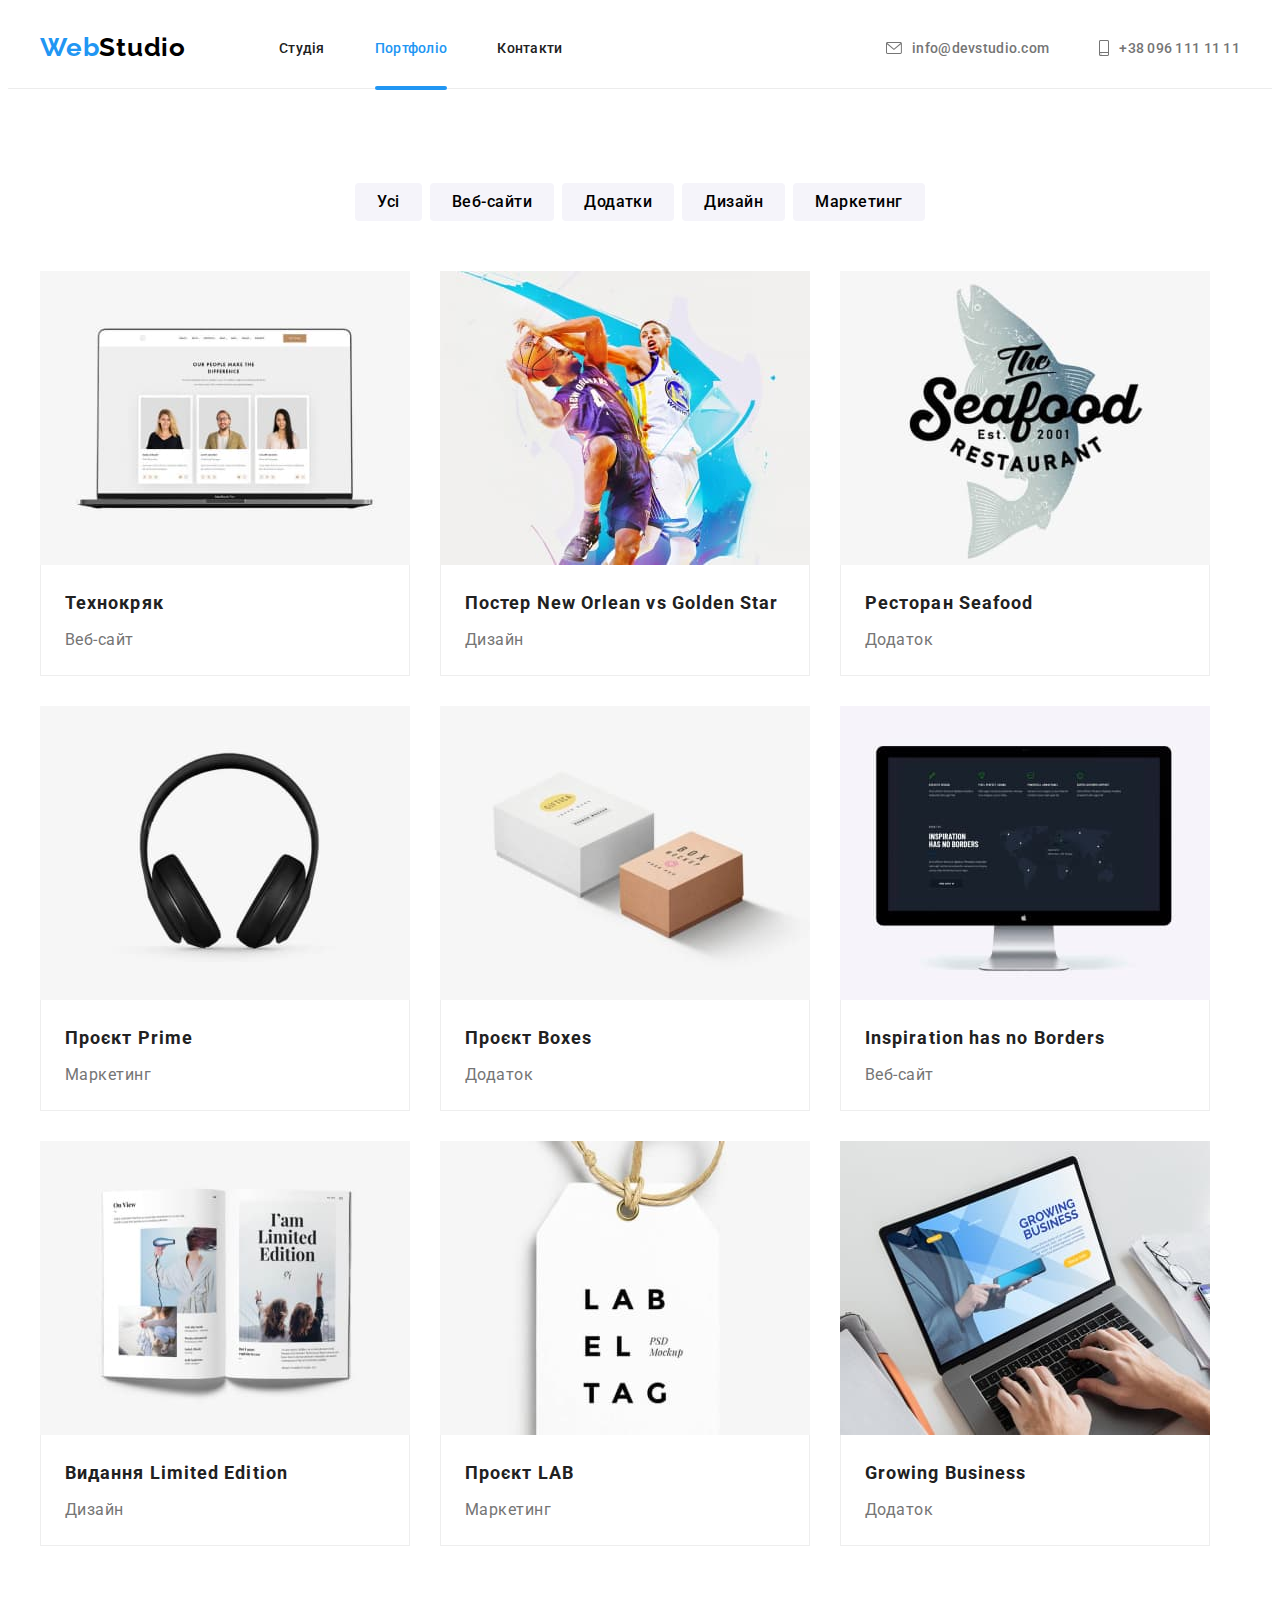
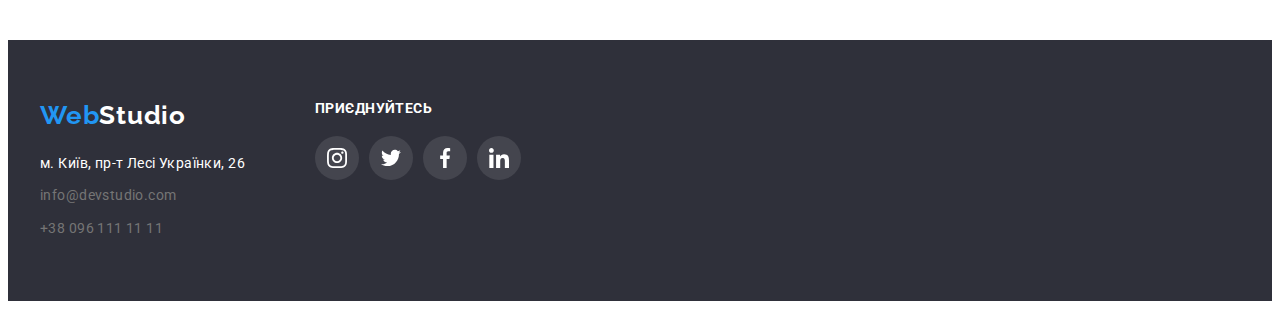
==== portfolio.html @ b99cfd76 "first step" ====
<!DOCTYPE html>
<html lang="uk">
  <head>
    <meta charset="UTF-8" />
    <meta http-equiv="X-UA-Compatible" content="IE=edge" />
    <meta name="viewport" content="width=device-width, initial-scale=1.0" />
    <link
      rel="stylesheet"
      href="https://cdnjs.cloudflare.com/ajax/libs/modern-normalize/1.1.0/modern-normalize.min.css"
      integrity="sha512-wpPYUAdjBVSE4KJnH1VR1HeZfpl1ub8YT/NKx4PuQ5NmX2tKuGu6U/JRp5y+Y8XG2tV+wKQpNHVUX03MfMFn9Q=="
      crossorigin="anonymous"
      referrerpolicy="no-referrer" />
    <link rel="preconnect" href="https://fonts.googleapis.com" />
    <link rel="preconnect" href="https://fonts.gstatic.com" crossorigin />
    <link
      href="https://fonts.googleapis.com/css2?family=Raleway:wght@700&family=Roboto:wght@400;500;700;900&display=swap"
      rel="stylesheet" />
    <link rel="stylesheet" href="./CSS/reset.css" />
    <link rel="stylesheet" href="./CSS/style.css" />
    <title lang="en">Portfolio</title>
  </head>
  <body>
    <header class="header">
      <div class="container header-container">
        <nav class="haeder-navigation">
          <a class="header-logo link" href="index.html" lang="en"
            ><span class="header-web-logo">Web</span>Studio
          </a>
          <ul class="header-navigation-list list">
            <li class="header-navigation-item">
              <a class="header-navigation-link link" href="index.html">Студія</a>
            </li>
            <li class="header-navigation-item">
              <a class="header-navigation-link current link" href="portfolio.html">Портфоліо</a>
            </li>
            <li class="header-navigation-item">
              <a class="header-navigation-link link" href="">Контакти</a>
            </li>
          </ul>
        </nav>
        <ul class="header-address-list list">
          <li class="header-address-item">
            <a class="header-address-link link" href="mailto:info@devstudio.com"
              ><svg class="header-icon" width="16" height="12">
                <use href="./images/symbol-defs.svg#icon-envelope"></use>
              </svg>
              info@devstudio.com</a
            >
          </li>
          <li class="header-address-item">
            <a class="header-address-link link" href="tel:+380961111111">
              <svg class="header-icon" width="10" height="16">
                <use href="./images/symbol-defs.svg#icon-smartphone"></use>
              </svg>
              +38 096 111 11 11</a
            >
          </li>
        </ul>
      </div>
    </header>
    <main>
      <section class="main-filter">
        <div class="container">
          <ul class="filter-list list">
            <li class="filter-item">
              <button class="filter-btn" type="button">Усі</button>
            </li>
            <li class="filter-item">
              <button class="filter-btn" type="button">Веб-сайти</button>
            </li>
            <li class="filter-item">
              <button class="filter-btn" type="button">Додатки</button>
            </li>
            <li class="filter-item">
              <button class="filter-btn" type="button">Дизайн</button>
            </li>
            <li class="filter-item">
              <button class="filter-btn" type="button">Маркетинг</button>
            </li>
          </ul>
          <ul class="example-list list">
            <li class="example-item">
              <a class="example-link link" href="">
                <div class="example-box">
                  <img
                    class="example-picture"
                    src="./images/Laptop.jpg"
                    alt="Ноутбук"
                    width="370"
                    height="294" />
                  <p class="example-box-description">
                    Ресурс пропонує комплексні пропозиції з різним рівнем функціоналу та сервісів.
                    Все це дозволить відвідувачу отримати вичерпні відомості про компанію чи
                    приватну особу
                  </p>
                </div>
                <div class="description">
                  <h3 class="example-title">Технокряк</h3>
                  <p class="example-description">Веб-сайт</p>
                </div>
              </a>
            </li>
            <li class="example-item">
              <a class="example-link link" href="">
                <div class="example-box">
                  <img
                    class="example-picture"
                    src="./images/basketball.jpg"
                    alt="Постер New Orlean vs Golden Star"
                    width="370"
                    height="294" />
                  <p class="example-box-description">
                    Ресурс пропонує комплексні пропозиції з різним рівнем функціоналу та сервісів.
                    Все це дозволить відвідувачу отримати вичерпні відомості про компанію чи
                    приватну особу
                  </p>
                </div>
                <div class="description">
                  <h3 class="example-title">Постер New Orlean vs Golden Star</h3>
                  <p class="example-description">Дизайн</p>
                </div>
              </a>
            </li>
            <li class="example-item">
              <a class="example-link link" href="">
                <div class="example-box">
                  <img
                    class="example-picture"
                    src="./images/restaurant.jpg"
                    alt="Ресторан"
                    width="370"
                    height="294" />
                  <p class="example-box-description">
                    Ресурс пропонує комплексні пропозиції з різним рівнем функціоналу та сервісів.
                    Все це дозволить відвідувачу отримати вичерпні відомості про компанію чи
                    приватну особу
                  </p>
                </div>
                <div class="description">
                  <h3 class="example-title">Ресторан Seafood</h3>
                  <p class="example-description">Додаток</p>
                </div>
              </a>
            </li>
            <li class="example-item">
              <a class="example-link link" href="">
                <div class="example-box">
                  <img
                    class="example-picture"
                    src="./images/headphones.jpg"
                    alt="Наушники"
                    width="370"
                    height="294" />
                  <p class="example-box-description">
                    Ресурс пропонує комплексні пропозиції з різним рівнем функціоналу та сервісів.
                    Все це дозволить відвідувачу отримати вичерпні відомості про компанію чи
                    приватну особу
                  </p>
                </div>
                <div class="description">
                  <h3 class="example-title">Проєкт Prime</h3>
                  <p class="example-description">Маркетинг</p>
                </div>
              </a>
            </li>
            <li class="example-item">
              <a class="example-link link" href="">
                <div class="example-box">
                  <img
                    class="example-picture"
                    src="./images/boxes.jpg"
                    alt="Боксеры"
                    width="370"
                    height="294" />
                  <p class="example-box-description">
                    Ресурс пропонує комплексні пропозиції з різним рівнем функціоналу та сервісів.
                    Все це дозволить відвідувачу отримати вичерпні відомості про компанію чи
                    приватну особу
                  </p>
                </div>
                <div class="description">
                  <h3 class="example-title">Проєкт Boxes</h3>
                  <p class="example-description">Додаток</p>
                </div>
              </a>
            </li>
            <li class="example-item">
              <a class="example-link link" href="">
                <div class="example-box">
                  <img
                    class="example-picture"
                    src="./images/screen.jpg"
                    alt="Экран"
                    width="370"
                    height="294" />
                  <p class="example-box-description">
                    Ресурс пропонує комплексні пропозиції з різним рівнем функціоналу та сервісів.
                    Все це дозволить відвідувачу отримати вичерпні відомості про компанію чи
                    приватну особу
                  </p>
                </div>
                <div class="description">
                  <h3 class="example-title">Inspiration has no Borders</h3>
                  <p class="example-description">Веб-сайт</p>
                </div>
              </a>
            </li>
            <li class="example-item">
              <a class="example-link link" href="">
                <div class="example-box">
                  <img
                    class="example-picture"
                    src="./images/magazine.jpg"
                    alt="Журнал"
                    width="370"
                    height="294" />
                  <p class="example-box-description">
                    Ресурс пропонує комплексні пропозиції з різним рівнем функціоналу та сервісів.
                    Все це дозволить відвідувачу отримати вичерпні відомості про компанію чи
                    приватну особу
                  </p>
                </div>
                <div class="description">
                  <h3 class="example-title">Видання Limited Edition</h3>
                  <p class="example-description">Дизайн</p>
                </div>
              </a>
            </li>
            <li class="example-item">
              <a class="example-link link" href="">
                <div class="example-box">
                  <img
                    class="example-picture"
                    src="./images/label.jpg"
                    alt="Этикетка"
                    width="370"
                    height="294" />
                  <p class="example-box-description">
                    Ресурс пропонує комплексні пропозиції з різним рівнем функціоналу та сервісів.
                    Все це дозволить відвідувачу отримати вичерпні відомості про компанію чи
                    приватну особу
                  </p>
                </div>
                <div class="description">
                  <h3 class="example-title">Проєкт LAB</h3>
                  <p class="example-description">Маркетинг</p>
                </div>
              </a>
            </li>
            <li class="example-item">
              <a class="example-link link" href="">
                <div class="example-box">
                  <img
                    class="example-picture"
                    src="./images/laptop-typing.jpg"
                    alt="Печатает на ноутбуке"
                    width="370"
                    height="294" />
                  <p class="example-box-description">
                    Ресурс пропонує комплексні пропозиції з різним рівнем функціоналу та сервісів.
                    Все це дозволить відвідувачу отримати вичерпні відомості про компанію чи
                    приватну особу
                  </p>
                </div>
                <div class="description">
                  <h3 class="example-title">Growing Business</h3>
                  <p class="example-description">Додаток</p>
                </div>
              </a>
            </li>
          </ul>
        </div>
      </section>
    </main>
    <footer class="footer-address">
      <div class="container">
        <div class="footer-blocks">
          <div class="footer-address-block">
            <a class="footer-logo link" href="index.html"
              ><span class="footer-web-logo">Web</span>Studio
            </a>
            <address class="foorer-address">
              <ul class="footer-address-list list">
                <li class="footer-address-item">
                  <a href="" class="address link">м. Київ, пр-т Лесі Українки, 26</a>
                </li>
                <li class="footer-address-item">
                  <a class="footer-address-description link" href="mailto:info@devstudio.com"
                    >info@devstudio.com</a
                  >
                </li>
                <li class="footer-address-item">
                  <a class="footer-phone link" href="tel:+380961111111">+38 096 111 11 11</a>
                </li>
              </ul>
            </address>
          </div>
          <div class="footer-join-us-block">
            <h3 class="join-us-title">Приєднуйтесь</h3>
            <ul class="join-us list">
              <li class="join-us-item">
                <a class="join-us-link" href="">
                  <svg class="footer-icon" width="20" height="20">
                    <use href="./images/symbol-defs.svg#icon-instagram"></use>
                  </svg>
                </a>
              </li>
              <li class="join-us-item">
                <a class="join-us-link" href=""
                  ><svg class="footer-icon" width="20" height="20">
                    <use href="./images/symbol-defs.svg#icon-twitter"></use></svg
                ></a>
              </li>
              <li class="join-us-item">
                <a class="join-us-link" href=""
                  ><svg class="footer-icon" width="20" height="20">
                    <use href="./images/symbol-defs.svg#icon-facebook"></use></svg
                ></a>
              </li>
              <li class="join-us-item">
                <a class="join-us-link" href=""
                  ><svg class="footer-icon" width="20" height="20">
                    <use href="./images/symbol-defs.svg#icon-linkedin"></use></svg
                ></a>
              </li>
            </ul>
          </div>
        </div>
      </div>
    </footer>
  </body>
</html>
---- CSS/style.css ----
:root {
  --main-header-color: #ffffff;
  --second-heading-color: #212121;
  --description-color: #757575;
  --header-logo-color: #000000;
  --footer-logo-color: #ffffff;
  --hover-color: #2196f3;
  --footer-adress-color: #ffffff;
  --web-logo: #2196f3;
  --service-btn-text: #ffffff;
  --service-btn-color: #2196f3;
  --filter-btn-hover-text: #ffffff;
  --filter-btn-hover-color: #2196f3;
  --filter-btn-text: #212121;
}

p,
h1,
h2,
h3,
h4,
h5,
h6 {
  margin: 0;
}

ul {
  margin: 0;
  padding-left: 0;
}

a {
  color: inherit;
}

body {
  font-family: 'Roboto', 'Raleway', sans-serif;
}

button input a {
  cursor: pointer;
}

.list {
  list-style: none;
  text-decoration: none;
}

.link {
  text-decoration: none;
}

.container {
  width: 1200px;
  margin: 0 auto;
  padding-left: 15px;
  padding-right: 15px;
  /* outline: 1px solid tomato; */
}

/* -------------- studio\portfolio header -------------- */

.header {
  padding-top: 24px;
  padding-bottom: 25px;
  border-bottom: 1px solid #ececec;
}

.header > .container {
  display: flex;
  align-items: center;
}

.haeder-navigation {
  display: flex;
  align-items: center;
}
.header-web-logo {
  color: var(--web-logo);
}

.header-logo {
  font-family: 'Raleway';
  font-weight: 700;
  font-size: 26px;
  line-height: 1.2;
  letter-spacing: 0.03em;
  color: var(--header-logo-color);
  margin-right: 93px;
}

.header-navigation-list {
  display: flex;
  gap: 50px;
}

.header-navigation-link {
  font-weight: 500;
  font-size: 14px;
  line-height: 1.15;
  letter-spacing: 0.02em;
  color: var(--second-heading-color);
  transition: color 250ms cubic-bezier(0.4, 0, 0.2, 1);
}

.header-navigation-link.current {
  display: block;
  position: relative;
  color: var(--hover-color);
}

.header-navigation-link.current::after {
  content: '';
  position: absolute;
  bottom: -32px;
  left: 0;
  display: block;
  width: 100%;
  height: 4px;
  border-radius: 2px;
  background-color: #2196f3;
  transform: translate(0, 50%);
}

.header-navigation-link:hover,
.header-navigation-link:focus {
  color: var(--hover-color);
}

/* .header-navigation-link:hover::after {
  opacity: 1;
} */

/* .current {
  color: var(--hover-color);
  display: block;
  position: relative;
}

.current::after {
  content: '';
  position: absolute;
  bottom: -32px;
  left: 0;
  display: block;
  width: 100%;
  height: 4px;
  border-radius: 2px;
  background-color: #2196f3;
} */

.header-address-list {
  display: flex;
  gap: 50px;
  margin-left: auto;
}

.header-address-link {
  display: flex;
  align-items: center;
  font-weight: 500;
  font-size: 14px;
  line-height: 1.15;
  letter-spacing: 0.02em;
  color: var(--description-color);
  transition-property: color;
  transition-duration: 250ms;
  transition-timing-function: cubic-bezier(0.4, 0, 0.2, 1);
}

.header-address-link:hover,
.header-address-link:focus {
  color: var(--hover-color);
}

.header-icon {
  margin-right: 10px;
  fill: currentColor;
}

/* -------------- studio-main -------------- */

.btn-section {
  padding: 200px 0;
  background-image: linear-gradient(rgba(47, 48, 58, 0.4), rgba(47, 48, 58, 0.4)),
    url(../images/main-background.jpg);
  background-repeat: no-repeat;
  background-position: center;
  background-size: cover;
}

.btn-section > .container {
  display: flex;
  flex-direction: column;
  align-items: center;
}

.btn-heading {
  font-weight: 900;
  font-size: 44px;
  line-height: 1.36;
  text-align: center;
  letter-spacing: 0.06em;
  text-transform: uppercase;
  color: var(--main-header-color);
  margin-bottom: 30px;
  max-width: 700px;
}

.main-btn {
  font-family: 'roboto';
  color: var(--service-btn-text);
  background-color: var(--service-btn-color);
  font-weight: 700;
  border: none;
  width: 216px;
  height: 50px;
  box-shadow: 0px 3px 1px rgba(0, 0, 0, 0.1), 0px 1px 2px rgba(0, 0, 0, 0.08),
    0px 2px 2px rgba(0, 0, 0, 0.12);
  border-radius: 4px;
}

.our-benefits {
  padding-top: 94px;
  padding-bottom: 94px;
}

.benefits-list {
  display: flex;
  gap: 30px;
}

.hero-icon-blocks {
  display: flex;
  justify-content: center;
  align-items: center;
  width: 270px;
  height: 120px;
  background-color: #f5f4fa;
  margin-bottom: 20px;
}

.benefits-heading {
  font-weight: 700;
  font-size: 14px;
  line-height: 1.15;
  letter-spacing: 0.03em;
  text-transform: uppercase;
  color: var(--second-heading-color);
  margin-bottom: 10px;
}

.benefits-description {
  font-weight: 400;
  font-size: 14px;
  line-height: 1.71;
  letter-spacing: 0.03em;
  color: var(--description-color);
}

.our-job {
  padding-bottom: 94px;
}

.our-job-heading {
  font-weight: 700;
  font-size: 36px;
  line-height: 1.17;
  text-align: center;
  letter-spacing: 0.03em;
  color: var(--second-heading-color);
  margin-bottom: 50px;
}

.our-job-item {
  position: relative;
}

.our-job-description {
  display: flex;
  position: absolute;
  bottom: 0;
  font-style: normal;
  font-weight: 700;
  font-size: 14px;
  line-height: 16px;
  letter-spacing: 0.03em;
  text-transform: uppercase;
  width: 370px;
  height: 70px;
  background: rgba(47, 48, 58, 0.8);
  color: #ffffff;
  justify-content: center;
  align-items: center;
}

.our-job-list {
  display: flex;
  gap: 30px;
}

.our-team {
  padding-top: 94px;
  padding-bottom: 94px;
  background-color: #f5f4fa;
}

.team-card {
  box-shadow: 0px 1px 3px rgba(0, 0, 0, 0.12), 0px 1px 1px rgba(0, 0, 0, 0.14),
    0px 2px 1px rgba(0, 0, 0, 0.2);
  border-radius: 0px 0px 4px 4px;
}

.our-team-item {
  width: 270px;
  border-radius: 0px 0px 4px 4px;
  background-color: #fff;
}

.our-team-heading {
  font-weight: 700;
  font-size: 36px;
  line-height: 1.17;
  text-align: center;
  letter-spacing: 0.03em;
  color: var(--second-heading-color);
  margin-bottom: 50px;
}

.our-team-list {
  display: flex;
  gap: 30px;
}

/* .product-designer {}

.frontend-developer {}

.ui-designer {}

.marketing {} */

.our-team-name {
  font-weight: 500;
  font-size: 16px;
  line-height: 1.19;
  text-align: center;
  letter-spacing: 0.03em;
  color: var(--second-heading-color);
  padding-top: 30px;
  margin-bottom: 10px;
}

.our-team-job-title {
  font-weight: 400;
  font-size: 16px;
  line-height: 1.19;
  text-align: center;
  letter-spacing: 0.03em;
  color: var(--description-color);
  padding-bottom: 16px;
}

.team-soc-list {
  display: flex;
  gap: 10px;
  justify-content: center;
  padding-bottom: 30px;
}

.team-soc-link {
  display: flex;
  justify-content: center;
  align-items: center;
  width: 44px;
  height: 44px;
  border-radius: 50%;
  transition-property: background;
  transition-duration: 250ms;
  transition-timing-function: cubic-bezier(0.4, 0, 0.2, 1);
}

.team-soc-link:hover,
.team-soc-link:focus {
  background: #2196f3;
  cursor: pointer;
}

.team-soc-icon {
  fill: #afb1b8;
  transition-property: fill;
  transition-duration: 250ms;
  transition-timing-function: cubic-bezier(0.4, 0, 0.2, 1);
}

.team-soc-link:hover .team-soc-icon {
  fill: #ffffff;
}

/* -------------- our clients-------------- */

.our-clients {
  padding-top: 94px;
  padding-bottom: 94px;
}

.our-clients-title {
  font-style: normal;
  font-weight: 700;
  font-size: 36px;
  line-height: 42px;
  text-align: center;
  letter-spacing: 0.03em;
  color: var(--second-heading-color);
  margin-bottom: 50px;
}

.our-clients-list {
  display: flex;
  justify-content: space-between;
}

.our-clients-link {
  display: flex;
  justify-content: center;
  align-items: center;
  width: 170px;
  height: 92px;
  border: 1px solid #afb1b8;
  border-radius: 4px;
  transition-property: border-color;
  transition-duration: 250ms;
  transition-timing-function: cubic-bezier(0.4, 0, 0.2, 1);
}

.our-clients-icon {
  fill: #afb1b8;
  transition-property: fill;
  transition-duration: 250ms;
  transition-timing-function: cubic-bezier(0.4, 0, 0.2, 1);
}

.our-clients-link:hover,
.our-clients-link:focus {
  border-color: rgba(33, 150, 243, 1);
}

.our-clients-link:hover .our-clients-icon {
  fill: #2196f3;
}

/* -------------- portfolio main -------------- */

.main-filter {
  padding-top: 94px;
  padding-bottom: 94px;
}

.filter-list {
  margin-bottom: 50px;
  display: flex;
  gap: 8px;
  justify-content: center;
}

.filter-btn {
  font-family: 'roboto';
  font-weight: 500;
  font-size: 16px;
  line-height: 1.62;
  text-align: center;
  letter-spacing: 0.03em;
  border: none;
  background: none;
  background-color: #f5f4fa;
  padding: 6px 22px;
  border-radius: 4px;
  cursor: pointer;
  transition: color 250ms cubic-bezier(0.4, 0, 0.2, 1),
    background-color 250ms cubic-bezier(0.4, 0, 0.2, 1),
    box-shadow 250ms cubic-bezier(0.4, 0, 0.2, 1);
}

.filter-btn:hover,
.filter-btn:focus {
  color: var(--filter-btn-hover-text);
  background-color: var(--filter-btn-hover-color);
  box-shadow: 0px 3px 1px rgba(0, 0, 0, 0.1), 0px 1px 2px rgba(0, 0, 0, 0.08),
    0px 2px 2px rgba(0, 0, 0, 0.12);
}

.example-list {
  display: flex;
  flex-wrap: wrap;
  row-gap: 30px;
  column-gap: 30px;
}

.example-item {
  width: 370px;
}

.example-link {
  transition: box-shadow 250ms cubic-bezier(0.4, 0, 0.2, 1);
}

.example-link:hover {
  box-shadow: 0px 1px 1px rgba(0, 0, 0, 0.12), 0px 4px 4px rgba(0, 0, 0, 0.06),
    1px 4px 6px rgba(0, 0, 0, 0.16);
}

.example-link:hover .example-box-description {
  box-shadow: 0px 1px 1px rgba(0, 0, 0, 0.12), 0px 4px 4px rgba(0, 0, 0, 0.06),
    1px 4px 6px rgba(0, 0, 0, 0.16);
  transform: translateY(0%);
}

.example-box {
  position: relative;
  overflow: hidden;
}

.example-box-description {
  position: absolute;
  top: 0;
  left: 0;
  height: 100%;
  background-color: rgba(33, 150, 243, 0.9);
  color: #ffffff;
  padding: 63px 24px;
  font-style: normal;
  font-weight: 400;
  font-size: 18px;
  line-height: 1.56;
  letter-spacing: 0.03em;
  transform: translateY(100%);
  transition: transform 250ms cubic-bezier(0.4, 0, 0.2, 1);
  overflow: auto;
}

.description {
  padding: 20px 24px;
  border-left: 1px solid #eeeeee;
  border-right: 1px solid #eeeeee;
  border-bottom: 1px solid #eeeeee;
}

.example-title {
  font-weight: 700;
  font-size: 18px;
  line-height: 2;
  letter-spacing: 0.06em;
  color: var(--second-heading-color);
  margin-bottom: 4px;
}

.example-description {
  font-weight: 400;
  font-size: 16px;
  line-height: 1.88;
  letter-spacing: 0.03em;
  color: var(--description-color);
}

/* -------------- studio/porfolio footer -------------- */
.footer-address {
  background-color: #2f303a;
  padding-top: 60px;
  padding-bottom: 60px;
}

.footer-blocks {
  display: flex;
}

.footer-address-block {
  margin-right: 70px;
}

.footer-web-logo {
  color: var(--web-logo);
}

.footer-logo {
  font-family: 'Raleway';
  font-weight: 700;
  font-size: 26px;
  margin-bottom: 20px;
  line-height: 1.2;
  letter-spacing: 0.03em;
  color: var(--footer-logo-color);
}

.footer-address-item:not(:last-child) {
  margin-bottom: 9px;
}

.address {
  font-weight: 400;
  font-size: 14px;
  font-style: normal;
  line-height: 1.71;
  letter-spacing: 0.03em;
  color: var(--footer-adress-color);
  transition-property: color;
  transition-duration: 250ms;
  transition-timing-function: cubic-bezier(0.4, 0, 0.2, 1);
}

.address:hover {
  color: #2196f3;
}

.footer-address-description {
  font-family: 'Roboto';
  font-style: normal;
  font-weight: 400;
  font-size: 14px;
  line-height: 1.71;
  letter-spacing: 0.03em;
  color: var(--description-color);
  transition-property: color;
  transition-duration: 250ms;
  transition-timing-function: cubic-bezier(0.4, 0, 0.2, 1);
}

.footer-address-description:hover {
  color: #2196f3;
}

.footer-phone {
  font-family: 'Roboto';
  font-style: normal;
  font-weight: 400;
  font-size: 14px;
  line-height: 1.71;
  letter-spacing: 0.03em;
  color: var(--description-color);
  transition-property: color;
  transition-duration: 250ms;
  transition-timing-function: cubic-bezier(0.4, 0, 0.2, 1);
}

.footer-phone:hover {
  color: #2196f3;
}

.join-us-title {
  font-style: normal;
  font-weight: 700;
  font-size: 14px;
  line-height: 16px;
  letter-spacing: 0.03em;
  text-transform: uppercase;
  color: var(--footer-adress-color);
  margin-bottom: 20px;
}

.join-us {
  display: flex;
  gap: 10px;
}

.join-us-link {
  display: flex;
  justify-content: center;
  align-items: center;
  width: 44px;
  height: 44px;
  border-radius: 50%;
  background: rgba(255, 255, 255, 0.1);
  transition-property: background-color;
  transition-duration: 250ms;
  transition-timing-function: cubic-bezier(0.4, 0, 0.2, 1);
}

.join-us-link:hover,
.join-us-link:focus {
  background-color: rgba(33, 150, 243, 1);
  cursor: pointer;
}

.footer-icon {
  fill: white;
}

/* -----------------------model-windows----------------------*/

.backdrop {
  position: fixed;
  top: 0;
  width: 100%;
  height: 100%;
  background-color: rgba(0, 0, 0, 0.2);
  transition: opacity 250ms cubic-bezier(0.4, 0, 0.2, 1),
    visibility 250ms cubic-bezier(0.4, 0, 0.2, 1);
}

.backdrop.is-hidden .modal {
  transform: translate(-50%, -50%) scale(0);
}

.modal {
  position: absolute;
  top: 50%;
  left: 50%;
  transform: translate(-50%, -50%) scale(1);
  width: 528px;
  min-height: 581px;
  background-color: #ffffff;
  box-shadow: 0px 1px 3px rgba(0, 0, 0, 0.12), 0px 1px 1px rgba(0, 0, 0, 0.14),
    0px 2px 1px rgba(0, 0, 0, 0.2);
  border-radius: 4px;
  transition: transform 250ms cubic-bezier(0.4, 0, 0.2, 1), scale 250ms cubic-bezier(0.4, 0, 0.2, 1);
}

.modal-close {
  position: absolute;
  display: flex;
  justify-content: center;
  align-items: center;
  right: 8px;
  top: 8px;
  width: 30px;
  height: 30px;
  border: 1px solid rgba(0, 0, 0, 0.1);
  border-radius: 50%;
}

.is-hidden {
  opacity: 0;
  visibility: hidden;
  pointer-events: none;
}
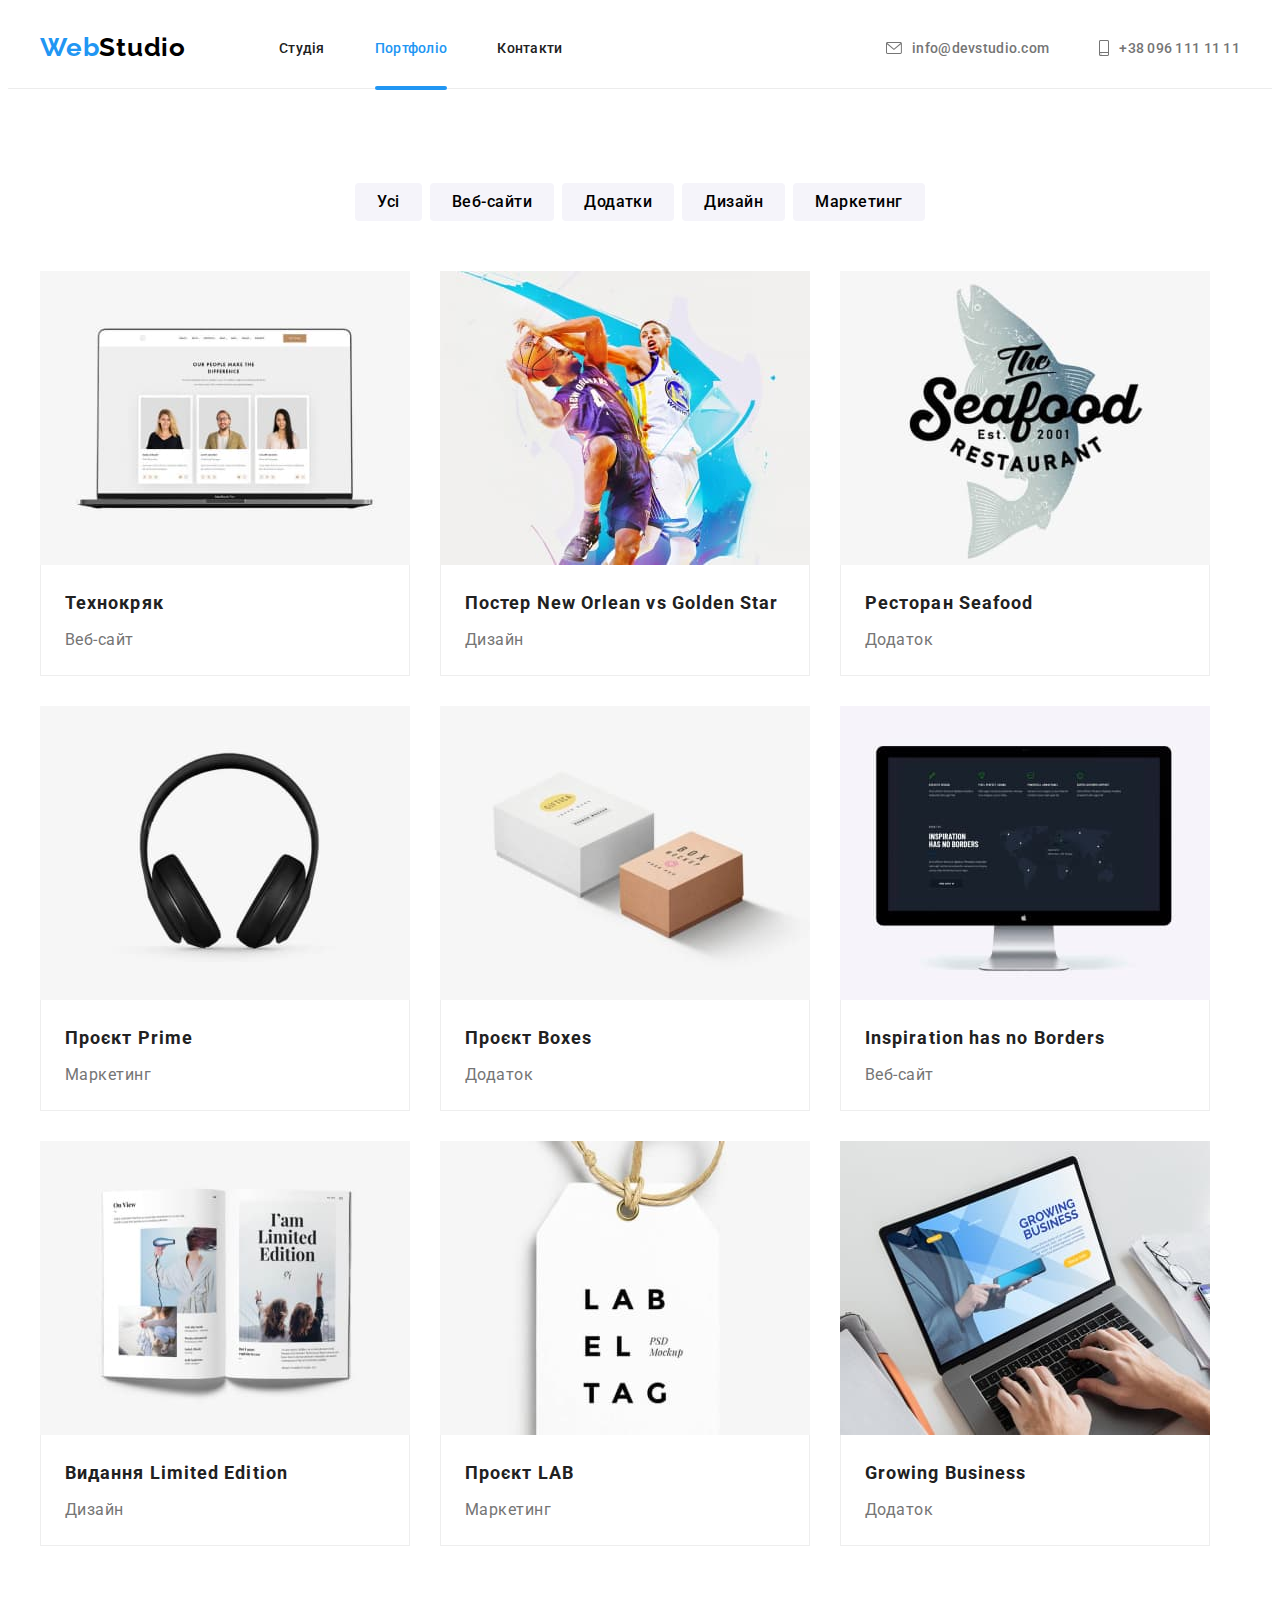
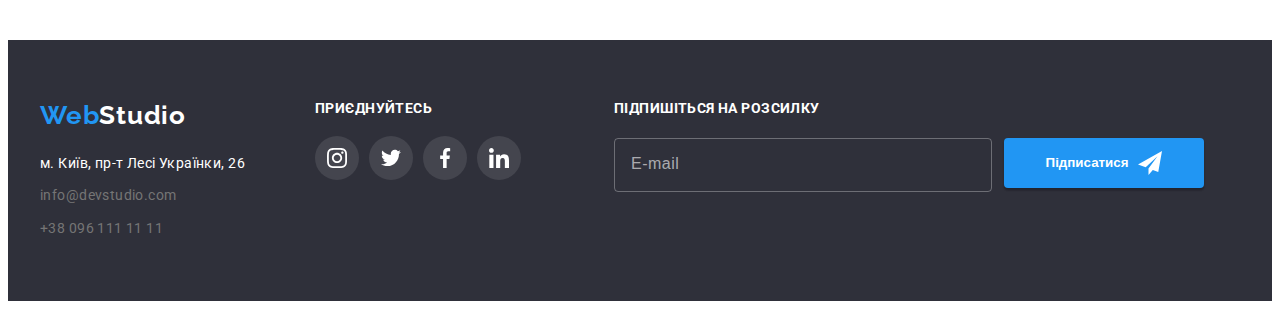
==== commit e7ab97fd: "done" ====
--- a/portfolio.html
+++ b/portfolio.html
@@ -325,6 +325,20 @@
               </li>
             </ul>
           </div>
+          <div class="subscribe">
+            <p class="subscribe-title">Підпишіться на розсилку</p>
+            <form class="subscribe-form">
+              <label>
+                <input class="input-email" type="email" name="email" placeholder="E-mail" />
+              </label>
+              <button class="subscribe-button" type="submit">
+                Підписатися
+                <svg class="subscribe-icon" width="24" height="24">
+                  <use href="./images/symbol-defs.svg#icon-send"></use>
+                </svg>
+              </button>
+            </form>
+          </div>
         </div>
       </div>
     </footer>
--- a/CSS/style.css
+++ b/CSS/style.css
@@ -58,6 +58,19 @@
   /* outline: 1px solid tomato; */
 }
 
+.vissually-hidden {
+  position: absolute;
+  white-space: nowrap;
+  width: 1px;
+  height: 1px;
+  overflow: hidden;
+  border: 0;
+  padding: 0;
+  clip: rect(0 0 0 0);
+  clip-path: inset(50%);
+  margin: -1px;
+}
+
 /* -------------- studio\portfolio header -------------- */
 
 .header {
@@ -208,7 +221,6 @@
 }
 
 .main-btn {
-  font-family: 'roboto';
   color: var(--service-btn-text);
   background-color: var(--service-btn-color);
   font-weight: 700;
@@ -645,6 +657,10 @@
   color: #2196f3;
 }
 
+.footer-join-us-block {
+  margin-right: 93px;
+}
+
 .join-us-title {
   font-style: normal;
   font-weight: 700;
@@ -684,7 +700,70 @@
   fill: white;
 }
 
-/* -----------------------model-windows----------------------*/
+/* -----------------------footer-subscribe----------------------*/
+
+.subscribe-title {
+  font-style: normal;
+  font-weight: 700;
+  font-size: 14px;
+  line-height: 1.25;
+  letter-spacing: 0.03em;
+  text-transform: uppercase;
+  color: var(--footer-adress-color);
+  margin-bottom: 20px;
+}
+
+.subscribe-form {
+  display: flex;
+}
+
+.input-email {
+  width: 358px;
+  height: 50px;
+  border: 1px solid rgba(255, 255, 255, 0.3);
+  border-radius: 4px;
+  background-color: transparent;
+  padding-left: 16px;
+  color: #ffffff;
+  margin-right: 12px;
+  outline: none;
+  transition: border 250ms cubic-bezier(0.4, 0, 0.2, 1);
+}
+
+.input-email::placeholder {
+  font-style: normal;
+  font-weight: 400;
+  font-size: 16px;
+  line-height: 1.25;
+  letter-spacing: 0.03em;
+  color: rgba(255, 255, 255, 0.6);
+}
+
+.input-email:focus {
+  border: 1px solid #2196f3;
+}
+
+.subscribe-button {
+  display: flex;
+  justify-content: center;
+  align-items: center;
+  color: var(--service-btn-text);
+  background-color: var(--service-btn-color);
+  font-weight: 700;
+  border: none;
+  width: 200px;
+  height: 50px;
+  box-shadow: 0px 3px 1px rgba(0, 0, 0, 0.1), 0px 1px 2px rgba(0, 0, 0, 0.08),
+    0px 2px 2px rgba(0, 0, 0, 0.12);
+  border-radius: 4px;
+  cursor: pointer;
+}
+
+.subscribe-icon {
+  margin-left: 10px;
+}
+
+/* -----------------------modal-windows----------------------*/
 
 .backdrop {
   position: fixed;
@@ -712,6 +791,7 @@
     0px 2px 1px rgba(0, 0, 0, 0.2);
   border-radius: 4px;
   transition: transform 250ms cubic-bezier(0.4, 0, 0.2, 1), scale 250ms cubic-bezier(0.4, 0, 0.2, 1);
+  padding: 40px;
 }
 
 .modal-close {
@@ -732,3 +812,151 @@
   visibility: hidden;
   pointer-events: none;
 }
+
+.modal-icon {
+  transition: fill 250ms cubic-bezier(0.4, 0, 0.2, 1);
+  cursor: pointer;
+}
+
+.modal-icon:hover {
+  fill: #2196f3;
+}
+
+.modal-title {
+  font-style: normal;
+  font-weight: 700;
+  font-size: 20px;
+  line-height: 1.15;
+  text-align: center;
+  letter-spacing: 0.03em;
+  color: var(--second-heading-color);
+  margin-bottom: 12px;
+}
+
+.modal-field {
+  margin-bottom: 10px;
+}
+
+.modal-label {
+  font-style: normal;
+  font-weight: 400;
+  font-size: 12px;
+  line-height: 1.25;
+  letter-spacing: 0.01em;
+  color: #757575;
+}
+
+.modal-input {
+  width: 448px;
+  height: 40px;
+  margin-top: 4px;
+  border: 1px solid rgba(33, 33, 33, 0.2);
+  border-radius: 4px;
+  padding-left: 42px;
+  outline: none;
+  transition: border 250ms cubic-bezier(0.4, 0, 0.2, 1);
+}
+
+.modal-input:focus {
+  border: 1px solid #2196f3;
+}
+
+.modal-input:focus + .input-icon {
+  fill: #2196f3;
+}
+
+.modal-input:hover {
+  cursor: pointer;
+}
+
+.input-wrap {
+  position: relative;
+}
+
+.input-icon {
+  position: absolute;
+  left: 12px;
+  top: 50%;
+  transform: translateY(-50%);
+  transition: fill 250ms cubic-bezier(0.4, 0, 0.2, 1);
+}
+
+.modal-text {
+  width: 100%;
+  height: 164px;
+  border: 1px solid rgba(33, 33, 33, 0.2);
+  border-radius: 4px;
+  resize: none;
+  padding: 12px 16px;
+  outline: none;
+  margin-bottom: 20px;
+}
+
+.modal-text::placeholder {
+  font-style: normal;
+  font-weight: 400;
+  font-size: 12px;
+  line-height: 1.25;
+  letter-spacing: 0.01em;
+  color: rgba(117, 117, 117, 0.5);
+  margin-top: 4px;
+}
+
+.modal-text:focus {
+  border: 1px solid #2196f3;
+}
+
+.modal-policy {
+  margin-bottom: 30px;
+}
+
+.policy-text {
+  font-style: normal;
+  font-weight: 400;
+  font-size: 14px;
+  line-height: 1.71;
+  letter-spacing: 0.03em;
+  color: var(--description-color);
+  display: flex;
+  align-items: center;
+  justify-content: center;
+}
+
+.policy-text span {
+  width: 16px;
+  height: 15px;
+  border-radius: 2px;
+  border: 2px solid #212121;
+  margin-right: 8px;
+  display: flex;
+  align-items: center;
+  justify-content: center;
+  transition: background-color 250ms cubic-bezier(0.4, 0, 0.2, 1);
+}
+
+.modal-policy:checked + .policy-text span {
+  background-color: #2196f3;
+  border: none;
+}
+
+.policy-link {
+  color: rgba(33, 150, 243, 1);
+}
+
+.modal-submit {
+  display: flex;
+  align-items: center;
+  justify-content: center;
+}
+
+.upload-button {
+  color: var(--service-btn-text);
+  background-color: var(--service-btn-color);
+  font-weight: 700;
+  border: none;
+  width: 200px;
+  height: 50px;
+  box-shadow: 0px 3px 1px rgba(0, 0, 0, 0.1), 0px 1px 2px rgba(0, 0, 0, 0.08),
+    0px 2px 2px rgba(0, 0, 0, 0.12);
+  border-radius: 4px;
+}
